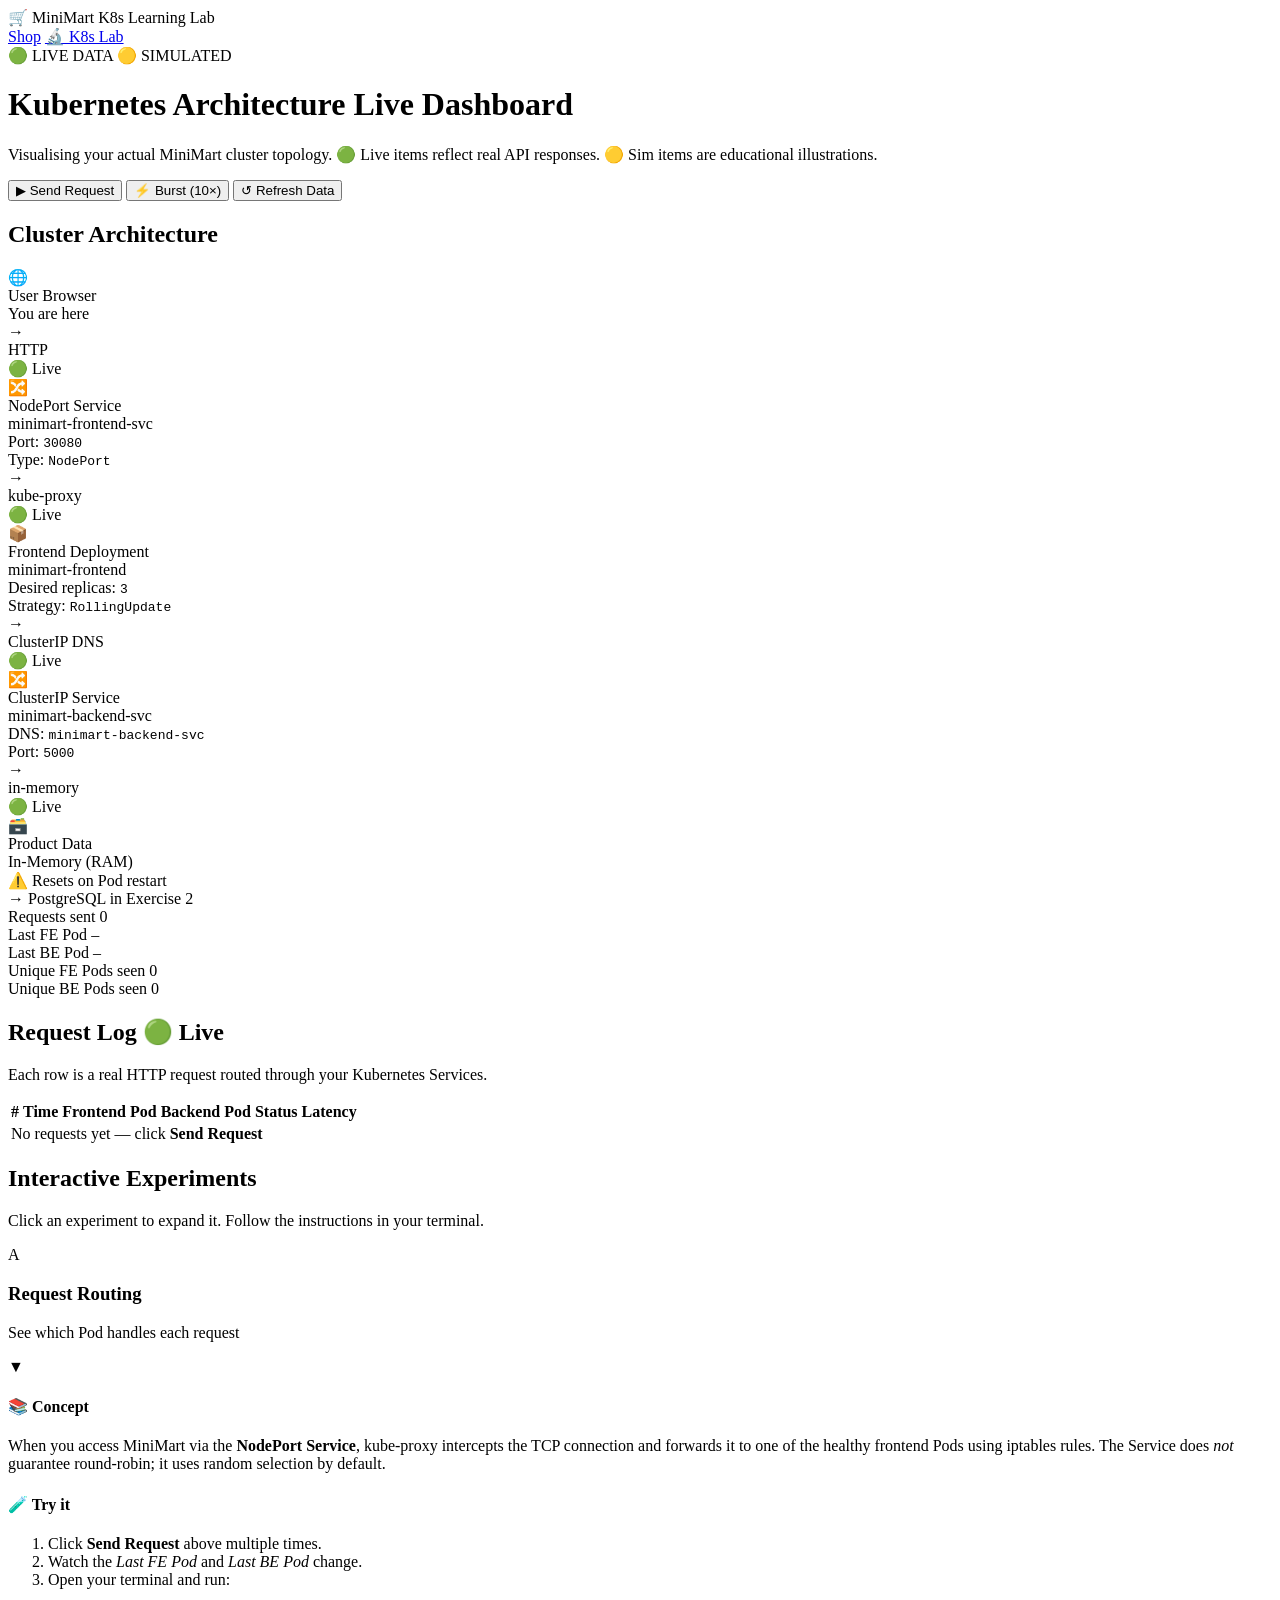
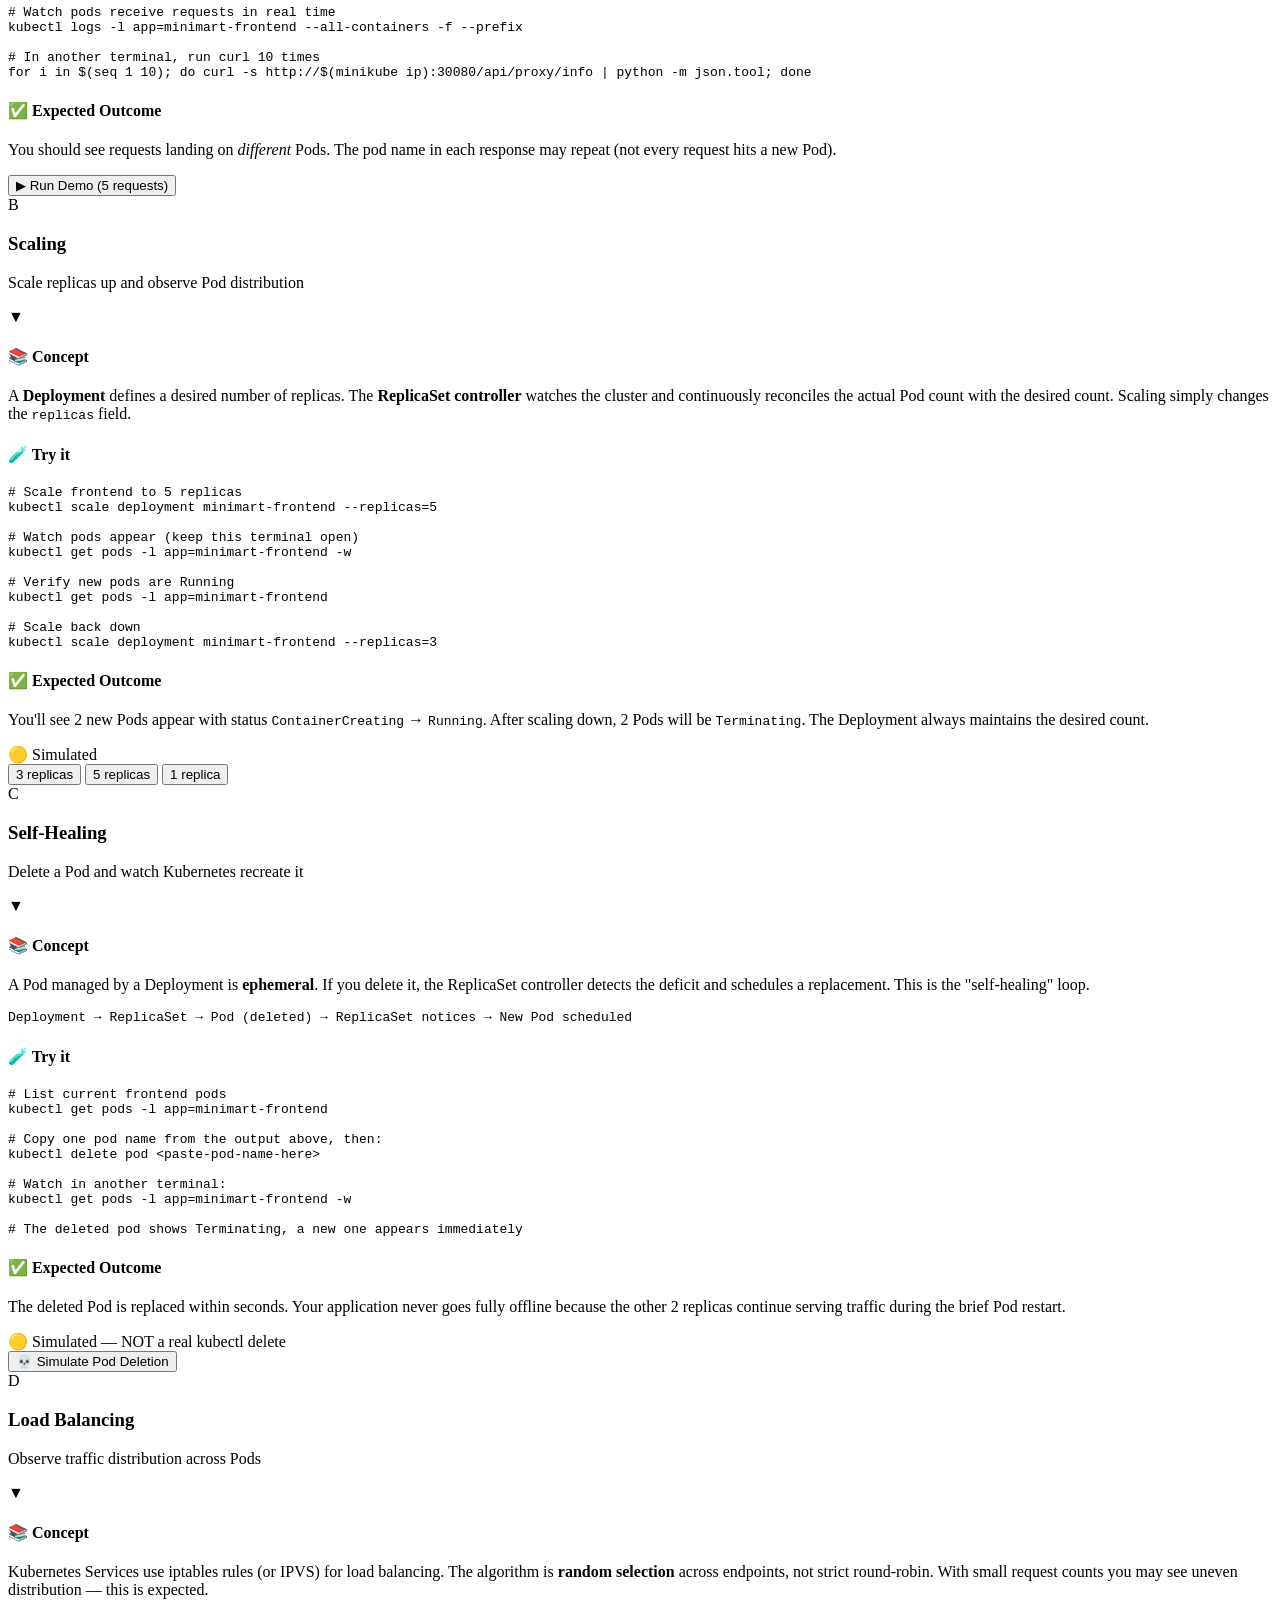
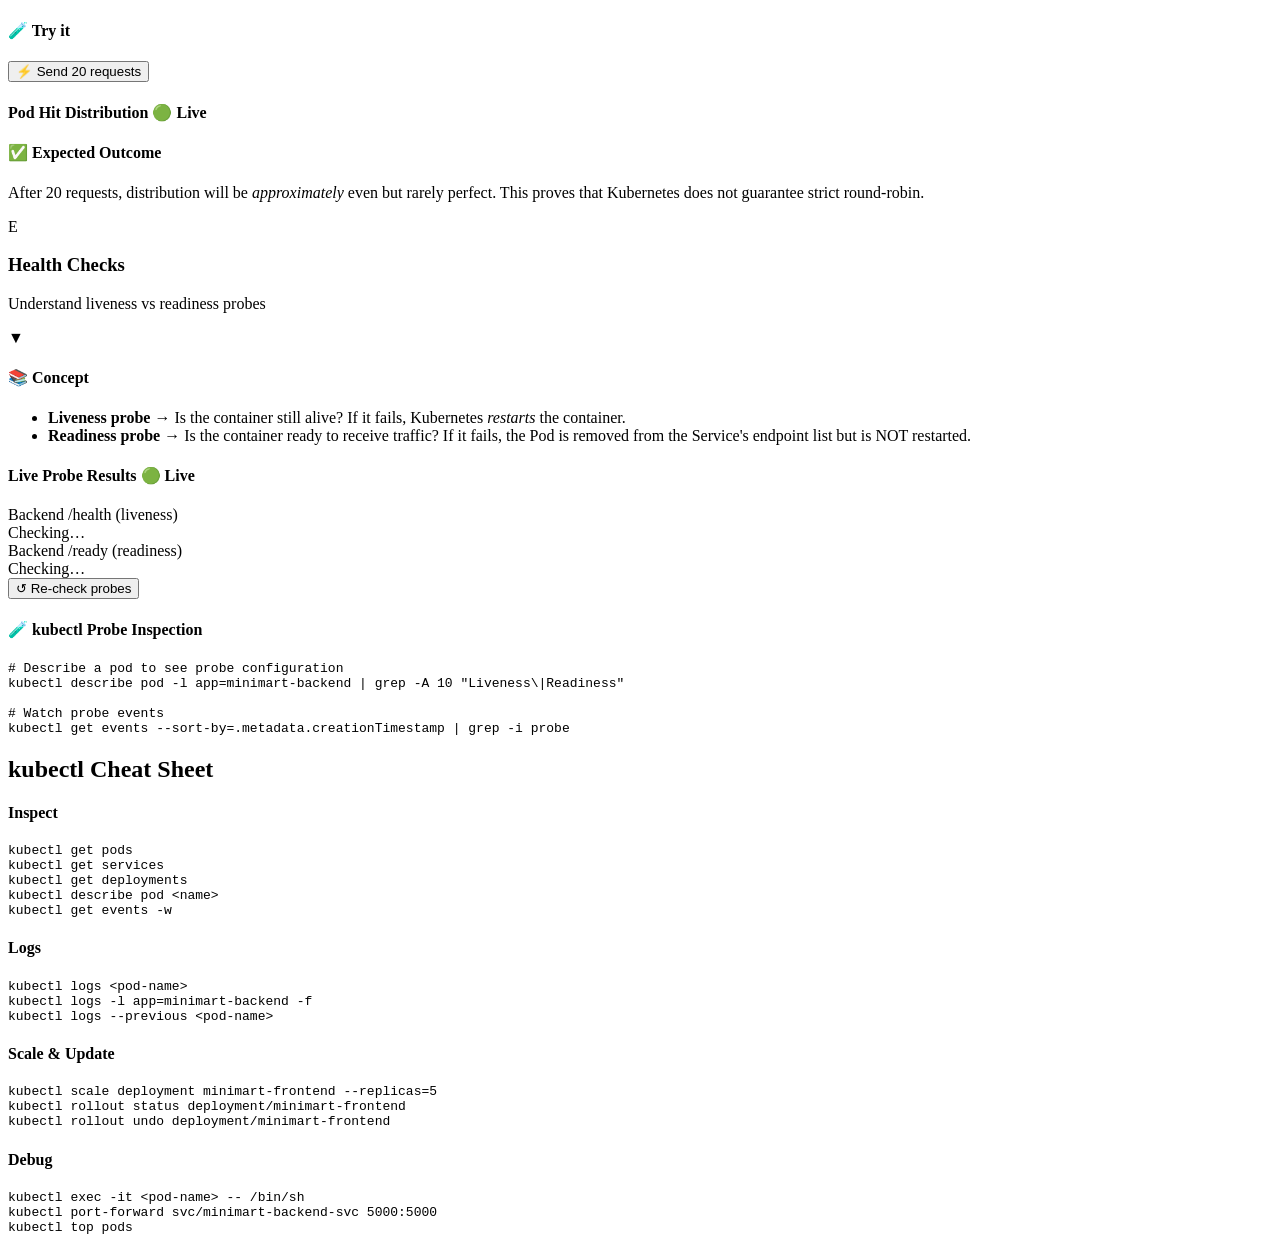
==== frontend/templates/lab.html @ cef0e9ca "feat: add initial kubernetes learning lab project structure and application code" ====
<!DOCTYPE html>
<html lang="en">
<head>
  <meta charset="UTF-8" />
  <meta name="viewport" content="width=device-width, initial-scale=1.0" />
  <title>K8s Lab Dashboard – MiniMart</title>
  <link rel="preconnect" href="https://fonts.googleapis.com" />
  <link href="https://fonts.googleapis.com/css2?family=Inter:wght@400;500;600;700&family=JetBrains+Mono:wght@400;500&display=swap" rel="stylesheet" />
  <link rel="stylesheet" href="/static/style.css" />
  <link rel="stylesheet" href="/static/lab.css" />
</head>
<body class="lab-body">

  <!-- ── Nav ─────────────────────────────────────────────────────────── -->
  <nav class="navbar">
    <div class="nav-brand">
      <span class="brand-icon">🛒</span>
      <span class="brand-name">MiniMart</span>
      <span class="brand-tag">K8s Learning Lab</span>
    </div>
    <div class="nav-links">
      <a href="/" class="nav-link">Shop</a>
      <a href="/lab" class="nav-link active">🔬 K8s Lab</a>
    </div>
    <div class="nav-meta">
      <span class="meta-pill live-pill">🟢 LIVE DATA</span>
      <span class="meta-pill sim-pill">🟡 SIMULATED</span>
    </div>
  </nav>

  <!-- ── Lab Header ───────────────────────────────────────────────────── -->
  <div class="lab-header">
    <h1>Kubernetes Architecture <span class="gradient-text">Live Dashboard</span></h1>
    <p class="lab-subtitle">
      Visualising your actual MiniMart cluster topology. 
      <span class="badge-live">🟢 Live</span> items reflect real API responses. 
      <span class="badge-sim">🟡 Sim</span> items are educational illustrations.
    </p>
    <div class="lab-controls">
      <button class="btn-primary" onclick="Lab.sendRequest()">▶ Send Request</button>
      <button class="btn-secondary" onclick="Lab.sendBurst()">⚡ Burst (10×)</button>
      <button class="btn-ghost" onclick="Lab.refresh()">↺ Refresh Data</button>
    </div>
  </div>

  <!-- ── Architecture Diagram ─────────────────────────────────────────── -->
  <section class="arch-section">
    <h2 class="section-title">Cluster Architecture</h2>
    <div class="arch-diagram" id="archDiagram">

      <!-- Column 1: Browser -->
      <div class="arch-col">
        <div class="arch-node browser-node">
          <div class="node-icon">🌐</div>
          <div class="node-label">User Browser</div>
          <div class="node-sub">You are here</div>
        </div>
      </div>

      <!-- Arrow 1 -->
      <div class="arch-arrow" id="arrow1">
        <div class="arrow-line"></div>
        <div class="arrow-head">→</div>
        <div class="arrow-label">HTTP</div>
        <div class="arrow-packet" id="pkt1"></div>
      </div>

      <!-- Column 2: NodePort -->
      <div class="arch-col">
        <div class="arch-node service-node nodeport-node">
          <div class="node-badge badge-live">🟢 Live</div>
          <div class="node-icon">🔀</div>
          <div class="node-label">NodePort Service</div>
          <div class="node-sub">minimart-frontend-svc</div>
          <div class="node-detail">Port: <code>30080</code></div>
          <div class="node-detail">Type: <code>NodePort</code></div>
        </div>
      </div>

      <!-- Arrow 2 -->
      <div class="arch-arrow" id="arrow2">
        <div class="arrow-line"></div>
        <div class="arrow-head">→</div>
        <div class="arrow-label">kube-proxy</div>
        <div class="arrow-packet" id="pkt2"></div>
      </div>

      <!-- Column 3: Frontend Deployment + Pods -->
      <div class="arch-col wider-col">
        <div class="arch-node deployment-node">
          <div class="node-badge badge-live">🟢 Live</div>
          <div class="node-icon">📦</div>
          <div class="node-label">Frontend Deployment</div>
          <div class="node-sub">minimart-frontend</div>
          <div class="node-detail">Desired replicas: <code>3</code></div>
          <div class="node-detail">Strategy: <code>RollingUpdate</code></div>
        </div>
        <div class="pods-row" id="fePods">
          <!-- Injected by JS -->
          <div class="pod-card-skeleton"></div>
          <div class="pod-card-skeleton"></div>
          <div class="pod-card-skeleton"></div>
        </div>
      </div>

      <!-- Arrow 3 -->
      <div class="arch-arrow" id="arrow3">
        <div class="arrow-line"></div>
        <div class="arrow-head">→</div>
        <div class="arrow-label">ClusterIP DNS</div>
        <div class="arrow-packet" id="pkt3"></div>
      </div>

      <!-- Column 4: Backend ClusterIP + Pods -->
      <div class="arch-col wider-col">
        <div class="arch-node service-node clusterip-node">
          <div class="node-badge badge-live">🟢 Live</div>
          <div class="node-icon">🔀</div>
          <div class="node-label">ClusterIP Service</div>
          <div class="node-sub">minimart-backend-svc</div>
          <div class="node-detail">DNS: <code>minimart-backend-svc</code></div>
          <div class="node-detail">Port: <code>5000</code></div>
        </div>
        <div class="pods-row" id="bePods">
          <div class="pod-card-skeleton"></div>
          <div class="pod-card-skeleton"></div>
        </div>
      </div>

      <!-- Arrow 4 -->
      <div class="arch-arrow" id="arrow4">
        <div class="arrow-line"></div>
        <div class="arrow-head">→</div>
        <div class="arrow-label">in-memory</div>
        <div class="arrow-packet" id="pkt4"></div>
      </div>

      <!-- Column 5: Data source -->
      <div class="arch-col">
        <div class="arch-node data-node">
          <div class="node-badge badge-live">🟢 Live</div>
          <div class="node-icon">🗃️</div>
          <div class="node-label">Product Data</div>
          <div class="node-sub">In-Memory (RAM)</div>
          <div class="node-detail warn">⚠️ Resets on Pod restart</div>
          <div class="node-detail info">→ PostgreSQL in Exercise 2</div>
        </div>
      </div>

    </div><!-- /arch-diagram -->

    <!-- Live stats bar -->
    <div class="stats-bar" id="statsBar">
      <div class="stat-item">
        <span class="stat-label">Requests sent</span>
        <span class="stat-value" id="totalRequests">0</span>
      </div>
      <div class="stat-item">
        <span class="stat-label">Last FE Pod</span>
        <span class="stat-value" id="lastFePod">–</span>
      </div>
      <div class="stat-item">
        <span class="stat-label">Last BE Pod</span>
        <span class="stat-value" id="lastBePod">–</span>
      </div>
      <div class="stat-item">
        <span class="stat-label">Unique FE Pods seen</span>
        <span class="stat-value" id="uniqueFe">0</span>
      </div>
      <div class="stat-item">
        <span class="stat-label">Unique BE Pods seen</span>
        <span class="stat-value" id="uniqueBe">0</span>
      </div>
    </div>

  </section>

  <!-- ── Request Log ───────────────────────────────────────────────────── -->
  <section class="log-section">
    <h2 class="section-title">Request Log <span class="badge-live">🟢 Live</span></h2>
    <p class="section-desc">Each row is a real HTTP request routed through your Kubernetes Services.</p>
    <div class="log-table-wrap">
      <table class="log-table">
        <thead>
          <tr>
            <th>#</th><th>Time</th><th>Frontend Pod</th><th>Backend Pod</th><th>Status</th><th>Latency</th>
          </tr>
        </thead>
        <tbody id="logBody">
          <tr><td colspan="6" class="empty-row">No requests yet — click <strong>Send Request</strong></td></tr>
        </tbody>
      </table>
    </div>
  </section>

  <!-- ── Experiments Panel ─────────────────────────────────────────────── -->
  <section class="experiments-section">
    <h2 class="section-title">Interactive Experiments</h2>
    <p class="section-desc">Click an experiment to expand it. Follow the instructions in your terminal.</p>

    <div class="experiments-grid">

      <!-- Experiment A -->
      <div class="experiment-card" onclick="Lab.toggleExp('expA')">
        <div class="exp-header">
          <span class="exp-badge">A</span>
          <div>
            <h3>Request Routing</h3>
            <p>See which Pod handles each request</p>
          </div>
          <span class="exp-toggle" id="expAToggle">▼</span>
        </div>
        <div class="exp-body" id="expA">
          <div class="exp-concept">
            <h4>📚 Concept</h4>
            <p>When you access MiniMart via the <strong>NodePort Service</strong>, kube-proxy intercepts the TCP connection and forwards it to one of the healthy frontend Pods using iptables rules. The Service does <em>not</em> guarantee round-robin; it uses random selection by default.</p>
          </div>
          <div class="exp-steps">
            <h4>🧪 Try it</h4>
            <ol>
              <li>Click <strong>Send Request</strong> above multiple times.</li>
              <li>Watch the <em>Last FE Pod</em> and <em>Last BE Pod</em> change.</li>
              <li>Open your terminal and run:</li>
            </ol>
            <div class="code-block">
              <pre><code># Watch pods receive requests in real time
kubectl logs -l app=minimart-frontend --all-containers -f --prefix

# In another terminal, run curl 10 times
for i in $(seq 1 10); do curl -s http://$(minikube ip):30080/api/proxy/info | python -m json.tool; done</code></pre>
            </div>
          </div>
          <div class="exp-outcome">
            <h4>✅ Expected Outcome</h4>
            <p>You should see requests landing on <em>different</em> Pods. The pod name in each response may repeat (not every request hits a new Pod).</p>
          </div>
          <div class="live-demo" id="expADemo">
            <button class="btn-secondary" onclick="event.stopPropagation(); Lab.runRoutingDemo()">▶ Run Demo (5 requests)</button>
            <div id="routingResults" class="routing-results"></div>
          </div>
        </div>
      </div>

      <!-- Experiment B -->
      <div class="experiment-card" onclick="Lab.toggleExp('expB')">
        <div class="exp-header">
          <span class="exp-badge">B</span>
          <div>
            <h3>Scaling</h3>
            <p>Scale replicas up and observe Pod distribution</p>
          </div>
          <span class="exp-toggle" id="expBToggle">▼</span>
        </div>
        <div class="exp-body" id="expB">
          <div class="exp-concept">
            <h4>📚 Concept</h4>
            <p>A <strong>Deployment</strong> defines a desired number of replicas. The <strong>ReplicaSet controller</strong> watches the cluster and continuously reconciles the actual Pod count with the desired count. Scaling simply changes the <code>replicas</code> field.</p>
          </div>
          <div class="exp-steps">
            <h4>🧪 Try it</h4>
            <div class="code-block">
              <pre><code># Scale frontend to 5 replicas
kubectl scale deployment minimart-frontend --replicas=5

# Watch pods appear (keep this terminal open)
kubectl get pods -l app=minimart-frontend -w

# Verify new pods are Running
kubectl get pods -l app=minimart-frontend

# Scale back down
kubectl scale deployment minimart-frontend --replicas=3</code></pre>
            </div>
          </div>
          <div class="exp-outcome">
            <h4>✅ Expected Outcome</h4>
            <p>You'll see 2 new Pods appear with status <code>ContainerCreating</code> → <code>Running</code>. After scaling down, 2 Pods will be <code>Terminating</code>. The Deployment always maintains the desired count.</p>
          </div>
          <div class="k8s-diagram sim-block">
            <span class="badge-sim">🟡 Simulated</span>
            <div class="scaling-sim" id="scalingSim">
              <div class="sim-pods" id="simPods"></div>
              <div class="sim-controls">
                <button class="btn-sm" onclick="event.stopPropagation(); Lab.simScale(3)">3 replicas</button>
                <button class="btn-sm" onclick="event.stopPropagation(); Lab.simScale(5)">5 replicas</button>
                <button class="btn-sm" onclick="event.stopPropagation(); Lab.simScale(1)">1 replica</button>
              </div>
            </div>
          </div>
        </div>
      </div>

      <!-- Experiment C -->
      <div class="experiment-card" onclick="Lab.toggleExp('expC')">
        <div class="exp-header">
          <span class="exp-badge">C</span>
          <div>
            <h3>Self-Healing</h3>
            <p>Delete a Pod and watch Kubernetes recreate it</p>
          </div>
          <span class="exp-toggle" id="expCToggle">▼</span>
        </div>
        <div class="exp-body" id="expC">
          <div class="exp-concept">
            <h4>📚 Concept</h4>
            <p>A Pod managed by a Deployment is <strong>ephemeral</strong>. If you delete it, the ReplicaSet controller detects the deficit and schedules a replacement. This is the "self-healing" loop.</p>
            <pre class="concept-chain">Deployment → ReplicaSet → Pod (deleted) → ReplicaSet notices → New Pod scheduled</pre>
          </div>
          <div class="exp-steps">
            <h4>🧪 Try it</h4>
            <div class="code-block">
              <pre><code># List current frontend pods
kubectl get pods -l app=minimart-frontend

# Copy one pod name from the output above, then:
kubectl delete pod &lt;paste-pod-name-here&gt;

# Watch in another terminal:
kubectl get pods -l app=minimart-frontend -w

# The deleted pod shows Terminating, a new one appears immediately</code></pre>
            </div>
          </div>
          <div class="exp-outcome">
            <h4>✅ Expected Outcome</h4>
            <p>The deleted Pod is replaced within seconds. Your application never goes fully offline because the other 2 replicas continue serving traffic during the brief Pod restart.</p>
          </div>
          <div class="sim-block">
            <span class="badge-sim">🟡 Simulated — NOT a real kubectl delete</span>
            <div class="self-heal-sim">
              <div class="sim-pods" id="healPods"></div>
              <button class="btn-danger" onclick="event.stopPropagation(); Lab.simDelete()">💀 Simulate Pod Deletion</button>
            </div>
          </div>
        </div>
      </div>

      <!-- Experiment D -->
      <div class="experiment-card" onclick="Lab.toggleExp('expD')">
        <div class="exp-header">
          <span class="exp-badge">D</span>
          <div>
            <h3>Load Balancing</h3>
            <p>Observe traffic distribution across Pods</p>
          </div>
          <span class="exp-toggle" id="expDToggle">▼</span>
        </div>
        <div class="exp-body" id="expD">
          <div class="exp-concept">
            <h4>📚 Concept</h4>
            <p>Kubernetes Services use iptables rules (or IPVS) for load balancing. The algorithm is <strong>random selection</strong> across endpoints, not strict round-robin. With small request counts you may see uneven distribution — this is expected.</p>
          </div>
          <div class="exp-steps">
            <h4>🧪 Try it</h4>
            <button class="btn-secondary" onclick="event.stopPropagation(); Lab.sendBurst(20)">⚡ Send 20 requests</button>
          </div>
          <div class="lb-chart" id="lbChart">
            <h4>Pod Hit Distribution <span class="badge-live">🟢 Live</span></h4>
            <div id="fePodBars" class="pod-bars"></div>
            <div id="bePodBars" class="pod-bars"></div>
          </div>
          <div class="exp-outcome">
            <h4>✅ Expected Outcome</h4>
            <p>After 20 requests, distribution will be <em>approximately</em> even but rarely perfect. This proves that Kubernetes does not guarantee strict round-robin.</p>
          </div>
        </div>
      </div>

      <!-- Experiment E -->
      <div class="experiment-card" onclick="Lab.toggleExp('expE')">
        <div class="exp-header">
          <span class="exp-badge">E</span>
          <div>
            <h3>Health Checks</h3>
            <p>Understand liveness vs readiness probes</p>
          </div>
          <span class="exp-toggle" id="expEToggle">▼</span>
        </div>
        <div class="exp-body" id="expE">
          <div class="exp-concept">
            <h4>📚 Concept</h4>
            <ul>
              <li><strong>Liveness probe</strong> → Is the container still alive? If it fails, Kubernetes <em>restarts</em> the container.</li>
              <li><strong>Readiness probe</strong> → Is the container ready to receive traffic? If it fails, the Pod is removed from the Service's endpoint list but is NOT restarted.</li>
            </ul>
          </div>
          <div class="health-check-live" id="healthPanel">
            <h4>Live Probe Results <span class="badge-live">🟢 Live</span></h4>
            <div class="health-grid">
              <div class="health-card">
                <div class="health-label">Backend /health (liveness)</div>
                <div class="health-status" id="healthStatus">Checking…</div>
                <div class="health-detail" id="healthDetail"></div>
              </div>
              <div class="health-card">
                <div class="health-label">Backend /ready (readiness)</div>
                <div class="health-status" id="readyStatus">Checking…</div>
                <div class="health-detail" id="readyDetail"></div>
              </div>
            </div>
            <button class="btn-secondary" onclick="event.stopPropagation(); Lab.checkHealth()">↺ Re-check probes</button>
          </div>
          <div class="exp-steps">
            <h4>🧪 kubectl Probe Inspection</h4>
            <div class="code-block">
              <pre><code># Describe a pod to see probe configuration
kubectl describe pod -l app=minimart-backend | grep -A 10 "Liveness\|Readiness"

# Watch probe events
kubectl get events --sort-by=.metadata.creationTimestamp | grep -i probe</code></pre>
            </div>
          </div>
        </div>
      </div>

    </div><!-- /experiments-grid -->
  </section>

  <!-- ── kubectl Cheat Sheet ───────────────────────────────────────────── -->
  <section class="cheatsheet-section">
    <h2 class="section-title">kubectl Cheat Sheet</h2>
    <div class="cheatsheet-grid">
      <div class="cheat-card">
        <h4>Inspect</h4>
        <pre><code>kubectl get pods
kubectl get services
kubectl get deployments
kubectl describe pod &lt;name&gt;
kubectl get events -w</code></pre>
      </div>
      <div class="cheat-card">
        <h4>Logs</h4>
        <pre><code>kubectl logs &lt;pod-name&gt;
kubectl logs -l app=minimart-backend -f
kubectl logs --previous &lt;pod-name&gt;</code></pre>
      </div>
      <div class="cheat-card">
        <h4>Scale &amp; Update</h4>
        <pre><code>kubectl scale deployment minimart-frontend --replicas=5
kubectl rollout status deployment/minimart-frontend
kubectl rollout undo deployment/minimart-frontend</code></pre>
      </div>
      <div class="cheat-card">
        <h4>Debug</h4>
        <pre><code>kubectl exec -it &lt;pod-name&gt; -- /bin/sh
kubectl port-forward svc/minimart-backend-svc 5000:5000
kubectl top pods</code></pre>
      </div>
    </div>
  </section>

  <script src="/static/lab.js"></script>
</body>
</html>
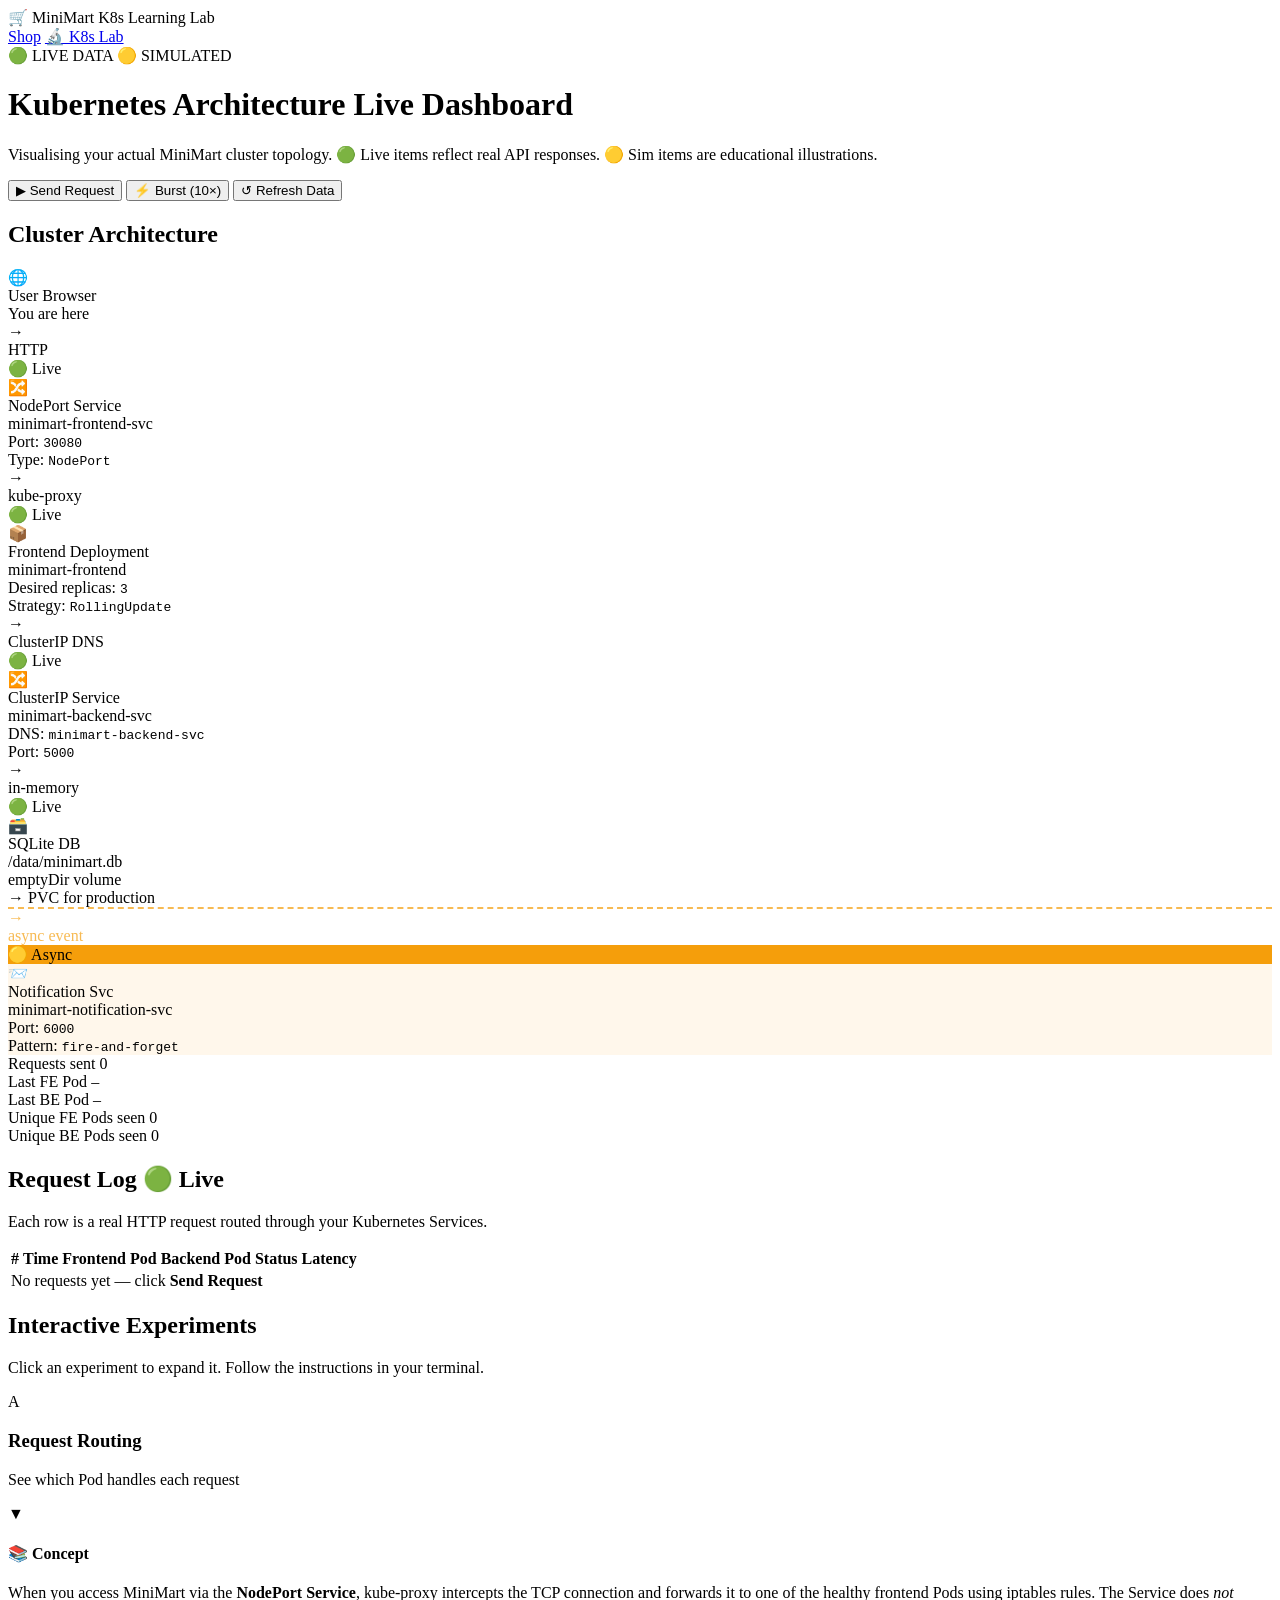
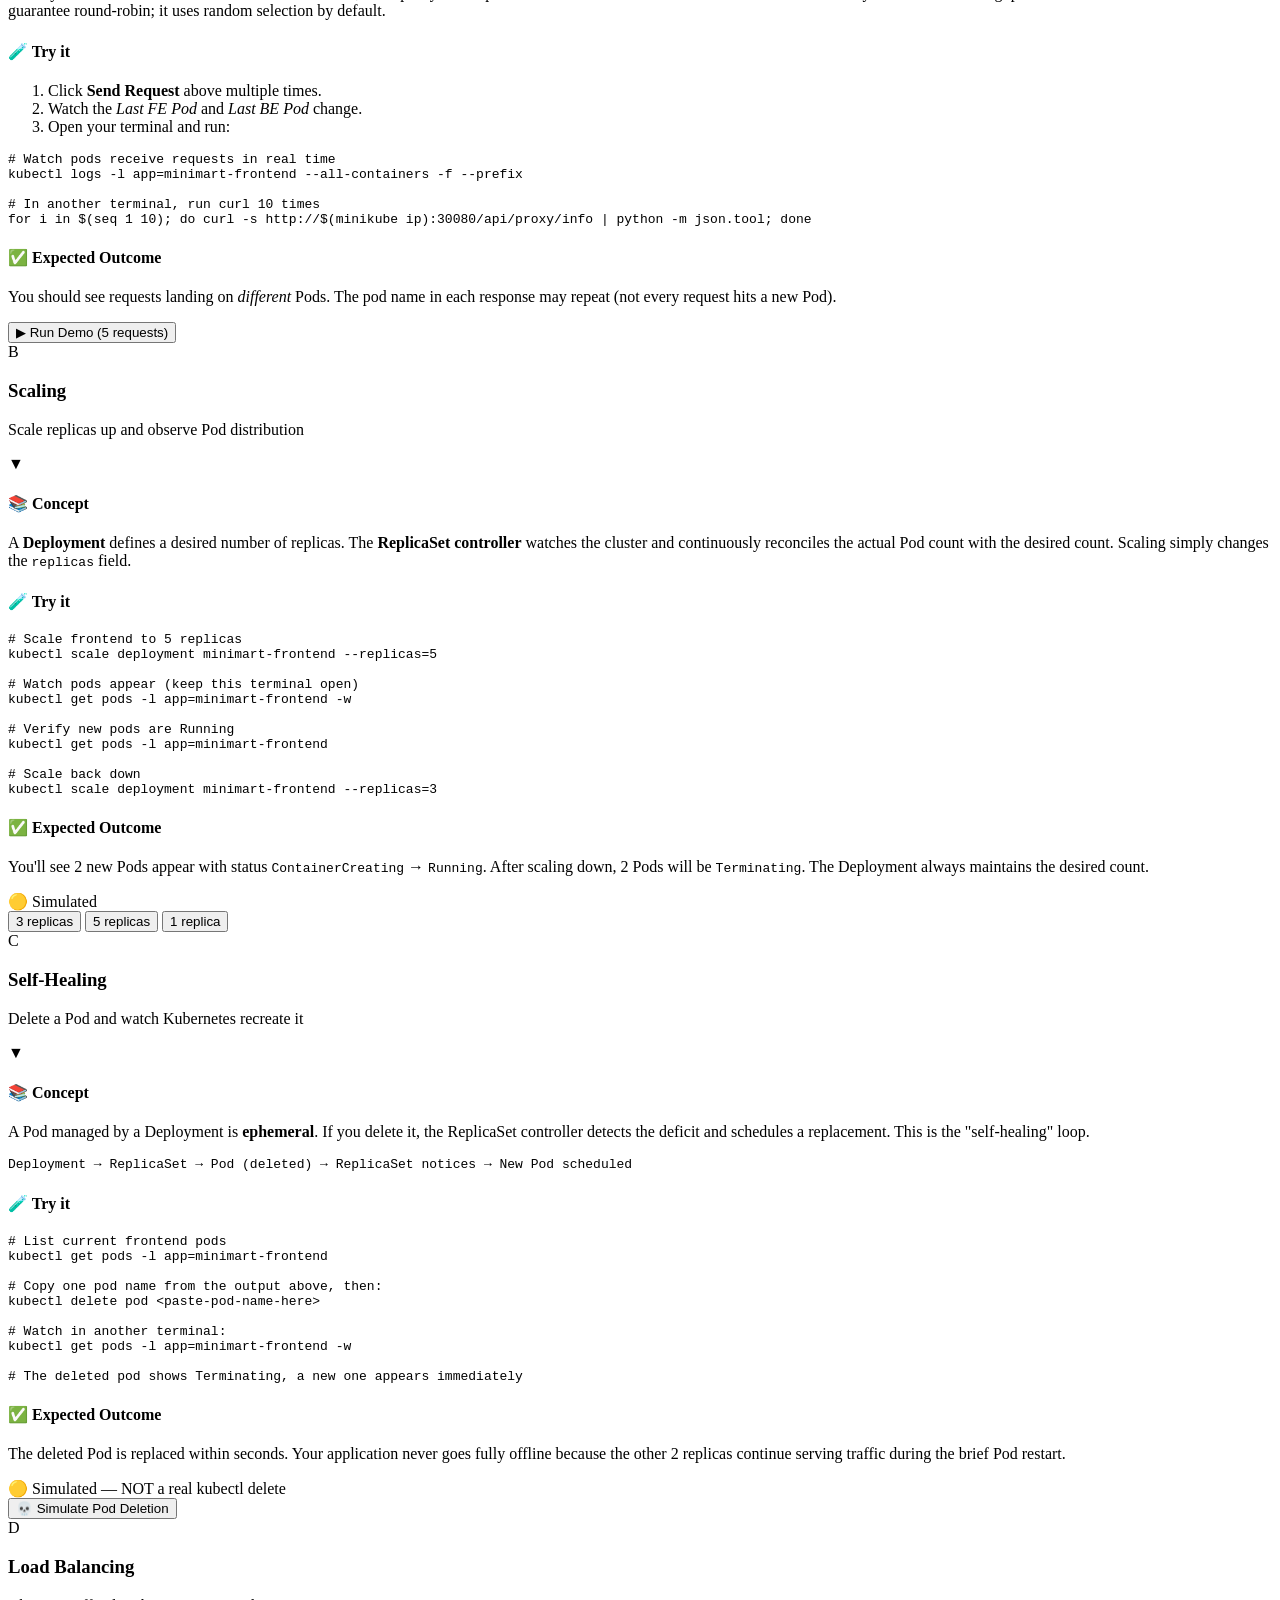
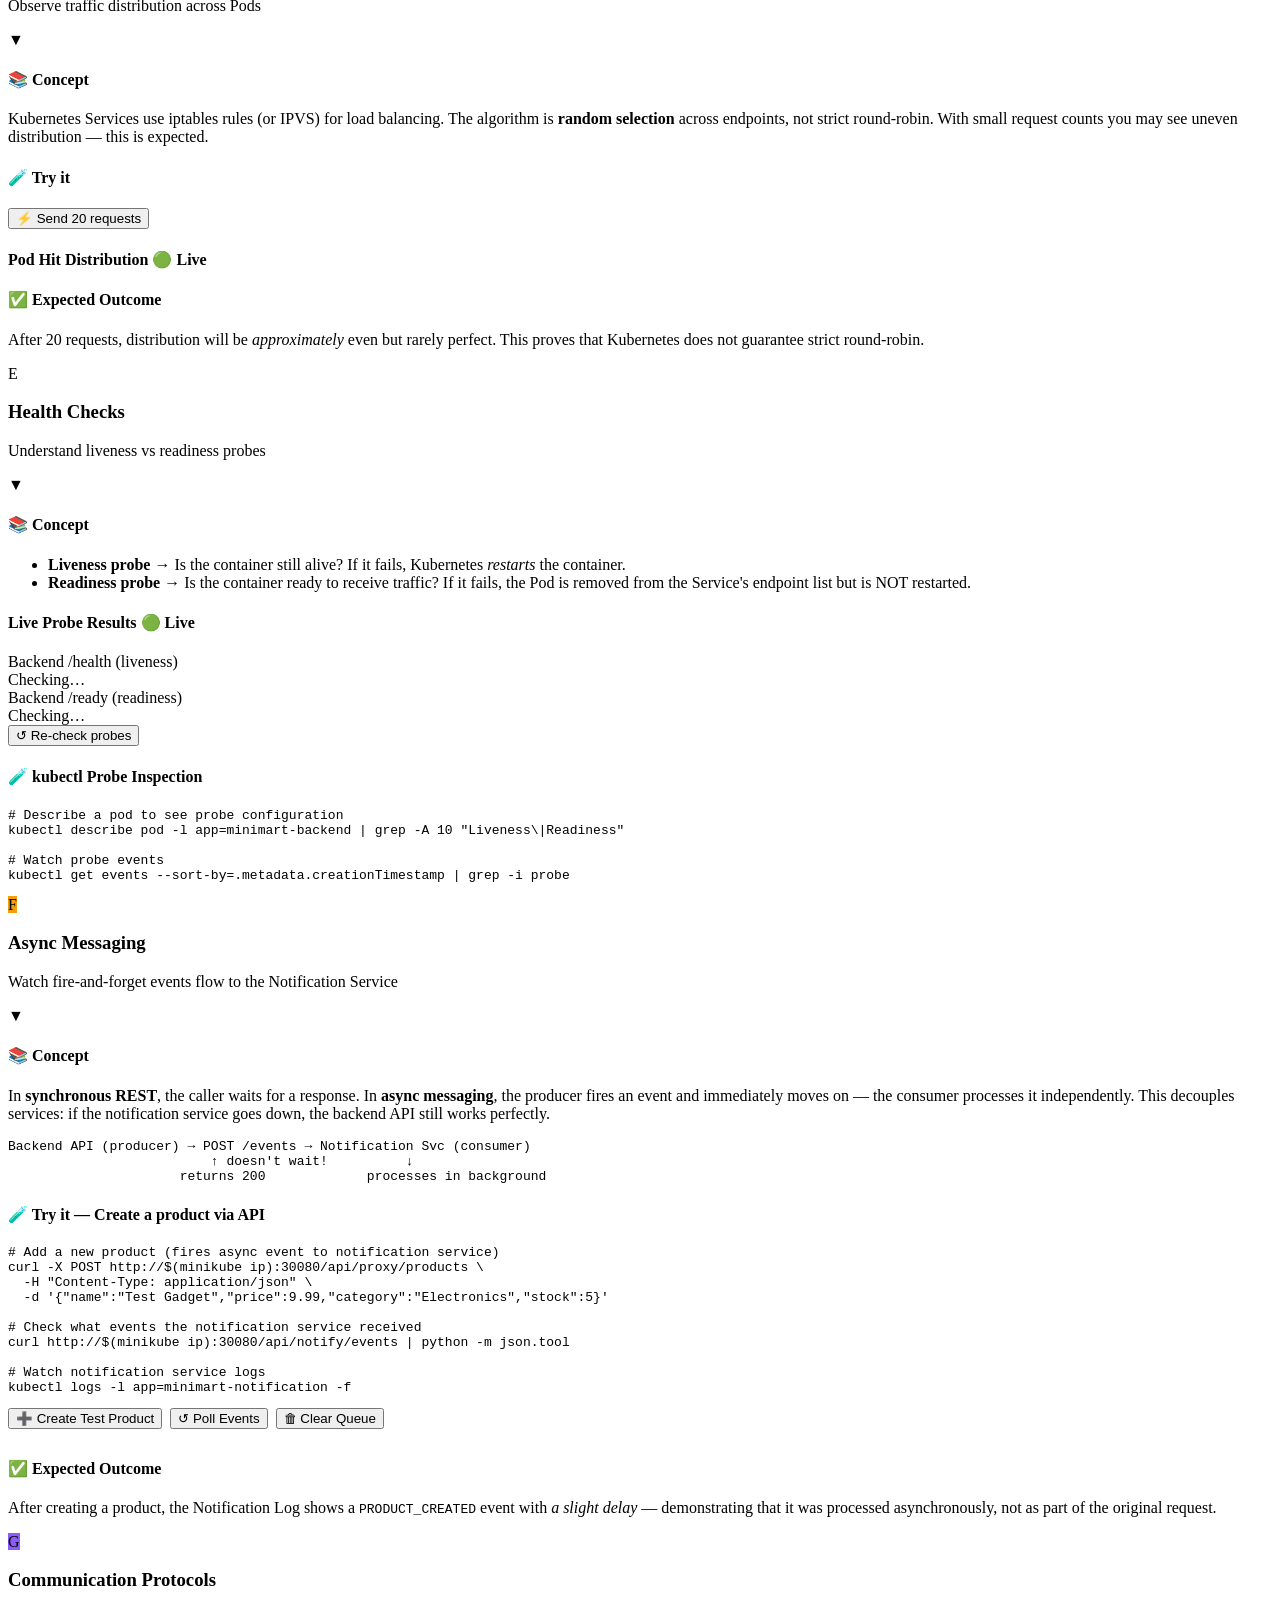
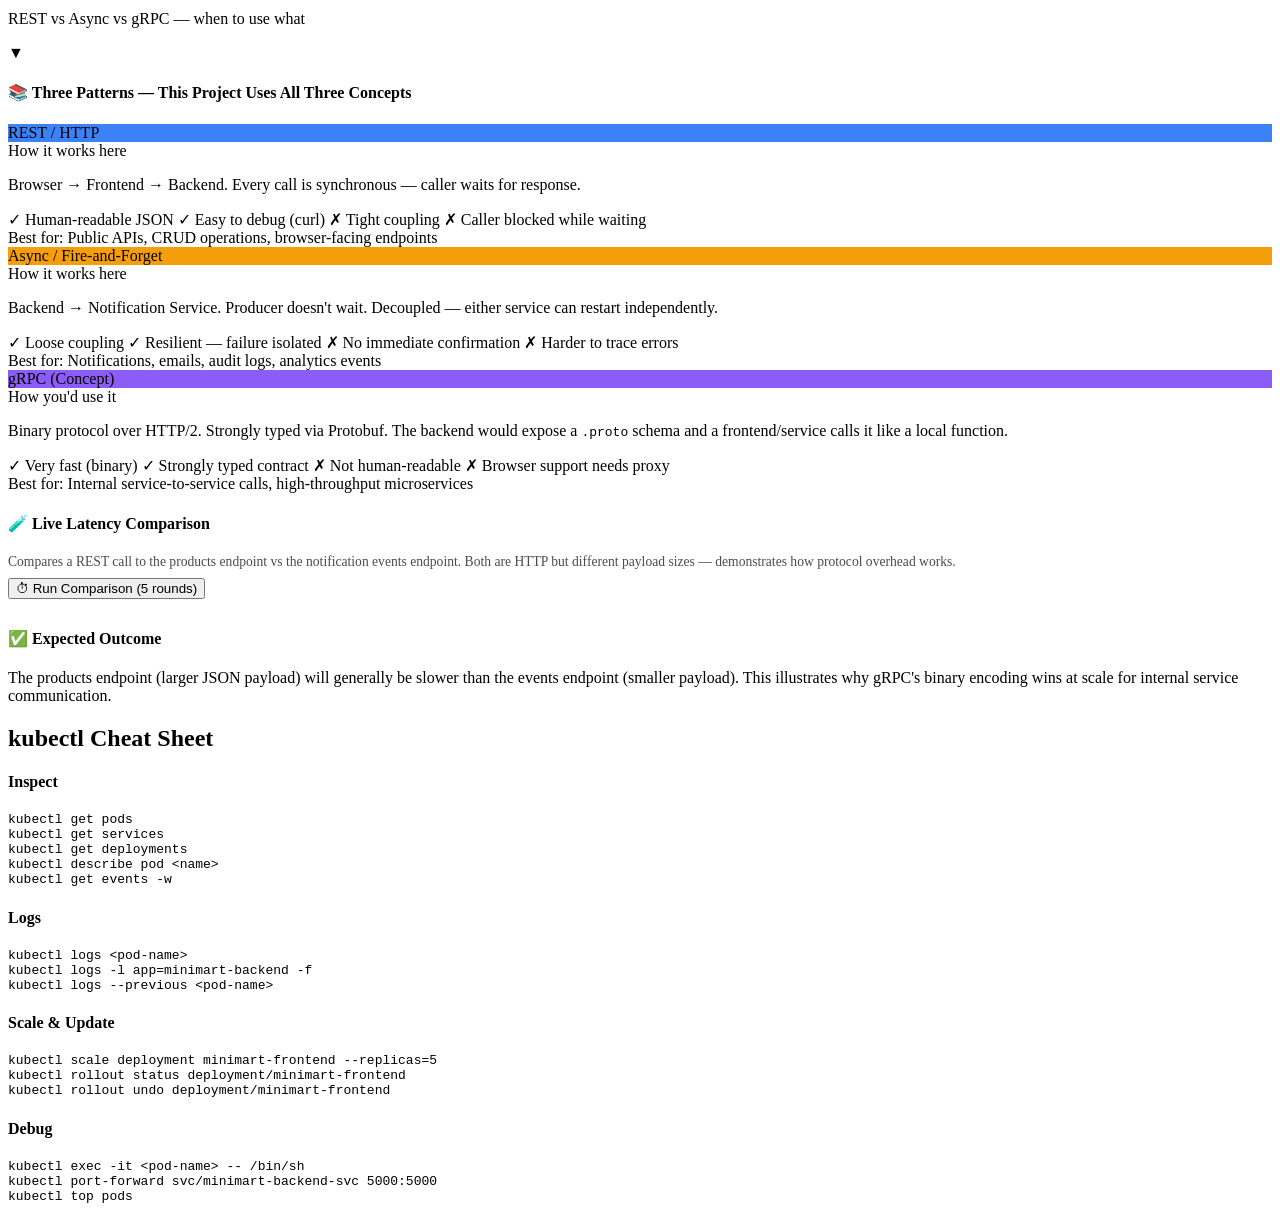
==== commit a649c04c: "feat: add notification service, async messaging demo (Exp F), protocol comparison (Exp G), SQLite di" ====
--- a/frontend/templates/lab.html
+++ b/frontend/templates/lab.html
@@ -140,10 +140,29 @@
         <div class="arch-node data-node">
           <div class="node-badge badge-live">🟢 Live</div>
           <div class="node-icon">🗃️</div>
-          <div class="node-label">Product Data</div>
-          <div class="node-sub">In-Memory (RAM)</div>
-          <div class="node-detail warn">⚠️ Resets on Pod restart</div>
-          <div class="node-detail info">→ PostgreSQL in Exercise 2</div>
+          <div class="node-label">SQLite DB</div>
+          <div class="node-sub">/data/minimart.db</div>
+          <div class="node-detail info">emptyDir volume</div>
+          <div class="node-detail warn">→ PVC for production</div>
+        </div>
+      </div>
+
+      <!-- Arrow 5 (async) -->
+      <div class="arch-arrow" id="arrow5" style="opacity:0.7">
+        <div class="arrow-line" style="border-top: 2px dashed #f59e0b"></div>
+        <div class="arrow-head" style="color:#f59e0b">→</div>
+        <div class="arrow-label" style="color:#f59e0b">async event</div>
+      </div>
+
+      <!-- Column 6: Notification Service -->
+      <div class="arch-col">
+        <div class="arch-node" style="border-color:#f59e0b;background:rgba(245,158,11,0.08)">
+          <div class="node-badge" style="background:#f59e0b;color:#000">🟡 Async</div>
+          <div class="node-icon">📨</div>
+          <div class="node-label">Notification Svc</div>
+          <div class="node-sub">minimart-notification-svc</div>
+          <div class="node-detail">Port: <code>6000</code></div>
+          <div class="node-detail">Pattern: <code>fire-and-forget</code></div>
         </div>
       </div>
 
@@ -413,6 +432,119 @@
         </div>
       </div>
 
+      <!-- Experiment F: Async Messaging -->
+      <div class="experiment-card" onclick="Lab.toggleExp('expF')">
+        <div class="exp-header">
+          <span class="exp-badge" style="background:#f59e0b;color:#000">F</span>
+          <div>
+            <h3>Async Messaging</h3>
+            <p>Watch fire-and-forget events flow to the Notification Service</p>
+          </div>
+          <span class="exp-toggle" id="expFToggle">▼</span>
+        </div>
+        <div class="exp-body" id="expF">
+          <div class="exp-concept">
+            <h4>📚 Concept</h4>
+            <p>In <strong>synchronous REST</strong>, the caller waits for a response. In <strong>async messaging</strong>, the producer fires an event and immediately moves on — the consumer processes it independently. This decouples services: if the notification service goes down, the backend API still works perfectly.</p>
+            <pre class="concept-chain">Backend API (producer) → POST /events → Notification Svc (consumer)
+                          ↑ doesn't wait!          ↓
+                      returns 200             processes in background</pre>
+          </div>
+          <div class="exp-steps">
+            <h4>🧪 Try it — Create a product via API</h4>
+            <div class="code-block">
+              <pre><code># Add a new product (fires async event to notification service)
+curl -X POST http://$(minikube ip):30080/api/proxy/products \
+  -H "Content-Type: application/json" \
+  -d '{"name":"Test Gadget","price":9.99,"category":"Electronics","stock":5}'
+
+# Check what events the notification service received
+curl http://$(minikube ip):30080/api/notify/events | python -m json.tool
+
+# Watch notification service logs
+kubectl logs -l app=minimart-notification -f</code></pre>
+            </div>
+            <div class="live-demo">
+              <div style="display:flex;gap:8px;flex-wrap:wrap;margin-bottom:8px">
+                <button class="btn-secondary" onclick="event.stopPropagation(); Lab.createTestProduct()">➕ Create Test Product</button>
+                <button class="btn-ghost" onclick="event.stopPropagation(); Lab.refreshNotifications()">↺ Poll Events</button>
+                <button class="btn-danger" onclick="event.stopPropagation(); Lab.clearNotifications()">🗑 Clear Queue</button>
+              </div>
+              <div id="notificationLog" class="routing-results" style="max-height:180px;overflow-y:auto"></div>
+            </div>
+          </div>
+          <div class="exp-outcome">
+            <h4>✅ Expected Outcome</h4>
+            <p>After creating a product, the Notification Log shows a <code>PRODUCT_CREATED</code> event with <em>a slight delay</em> — demonstrating that it was processed asynchronously, not as part of the original request.</p>
+          </div>
+        </div>
+      </div>
+
+      <!-- Experiment G: Protocol Comparison -->
+      <div class="experiment-card" onclick="Lab.toggleExp('expG')">
+        <div class="exp-header">
+          <span class="exp-badge" style="background:#8b5cf6">G</span>
+          <div>
+            <h3>Communication Protocols</h3>
+            <p>REST vs Async vs gRPC — when to use what</p>
+          </div>
+          <span class="exp-toggle" id="expGToggle">▼</span>
+        </div>
+        <div class="exp-body" id="expG">
+          <div class="exp-concept">
+            <h4>📚 Three Patterns — This Project Uses All Three Concepts</h4>
+            <div class="protocol-grid" id="protocolGrid">
+              <div class="protocol-card">
+                <div class="proto-badge" style="background:#3b82f6">REST / HTTP</div>
+                <div class="proto-label">How it works here</div>
+                <p>Browser → Frontend → Backend. Every call is synchronous — caller waits for response.</p>
+                <div class="proto-props">
+                  <span class="prop good">✓ Human-readable JSON</span>
+                  <span class="prop good">✓ Easy to debug (curl)</span>
+                  <span class="prop bad">✗ Tight coupling</span>
+                  <span class="prop bad">✗ Caller blocked while waiting</span>
+                </div>
+                <div class="proto-use">Best for: Public APIs, CRUD operations, browser-facing endpoints</div>
+              </div>
+              <div class="protocol-card">
+                <div class="proto-badge" style="background:#f59e0b;color:#000">Async / Fire-and-Forget</div>
+                <div class="proto-label">How it works here</div>
+                <p>Backend → Notification Service. Producer doesn't wait. Decoupled — either service can restart independently.</p>
+                <div class="proto-props">
+                  <span class="prop good">✓ Loose coupling</span>
+                  <span class="prop good">✓ Resilient — failure isolated</span>
+                  <span class="prop bad">✗ No immediate confirmation</span>
+                  <span class="prop bad">✗ Harder to trace errors</span>
+                </div>
+                <div class="proto-use">Best for: Notifications, emails, audit logs, analytics events</div>
+              </div>
+              <div class="protocol-card">
+                <div class="proto-badge" style="background:#8b5cf6">gRPC (Concept)</div>
+                <div class="proto-label">How you'd use it</div>
+                <p>Binary protocol over HTTP/2. Strongly typed via Protobuf. The backend would expose a <code>.proto</code> schema and a frontend/service calls it like a local function.</p>
+                <div class="proto-props">
+                  <span class="prop good">✓ Very fast (binary)</span>
+                  <span class="prop good">✓ Strongly typed contract</span>
+                  <span class="prop bad">✗ Not human-readable</span>
+                  <span class="prop bad">✗ Browser support needs proxy</span>
+                </div>
+                <div class="proto-use">Best for: Internal service-to-service calls, high-throughput microservices</div>
+              </div>
+            </div>
+          </div>
+          <div class="exp-steps">
+            <h4>🧪 Live Latency Comparison</h4>
+            <p style="font-size:0.85rem;opacity:0.7;margin-bottom:8px">Compares a REST call to the products endpoint vs the notification events endpoint. Both are HTTP but different payload sizes — demonstrates how protocol overhead works.</p>
+            <button class="btn-secondary" onclick="event.stopPropagation(); Lab.runLatencyComparison()">⏱ Run Comparison (5 rounds)</button>
+            <div id="latencyResults" class="routing-results" style="max-height:160px;overflow-y:auto;margin-top:8px"></div>
+          </div>
+          <div class="exp-outcome">
+            <h4>✅ Expected Outcome</h4>
+            <p>The products endpoint (larger JSON payload) will generally be slower than the events endpoint (smaller payload). This illustrates why gRPC's binary encoding wins at scale for internal service communication.</p>
+          </div>
+        </div>
+      </div>
+
     </div><!-- /experiments-grid -->
   </section>
 
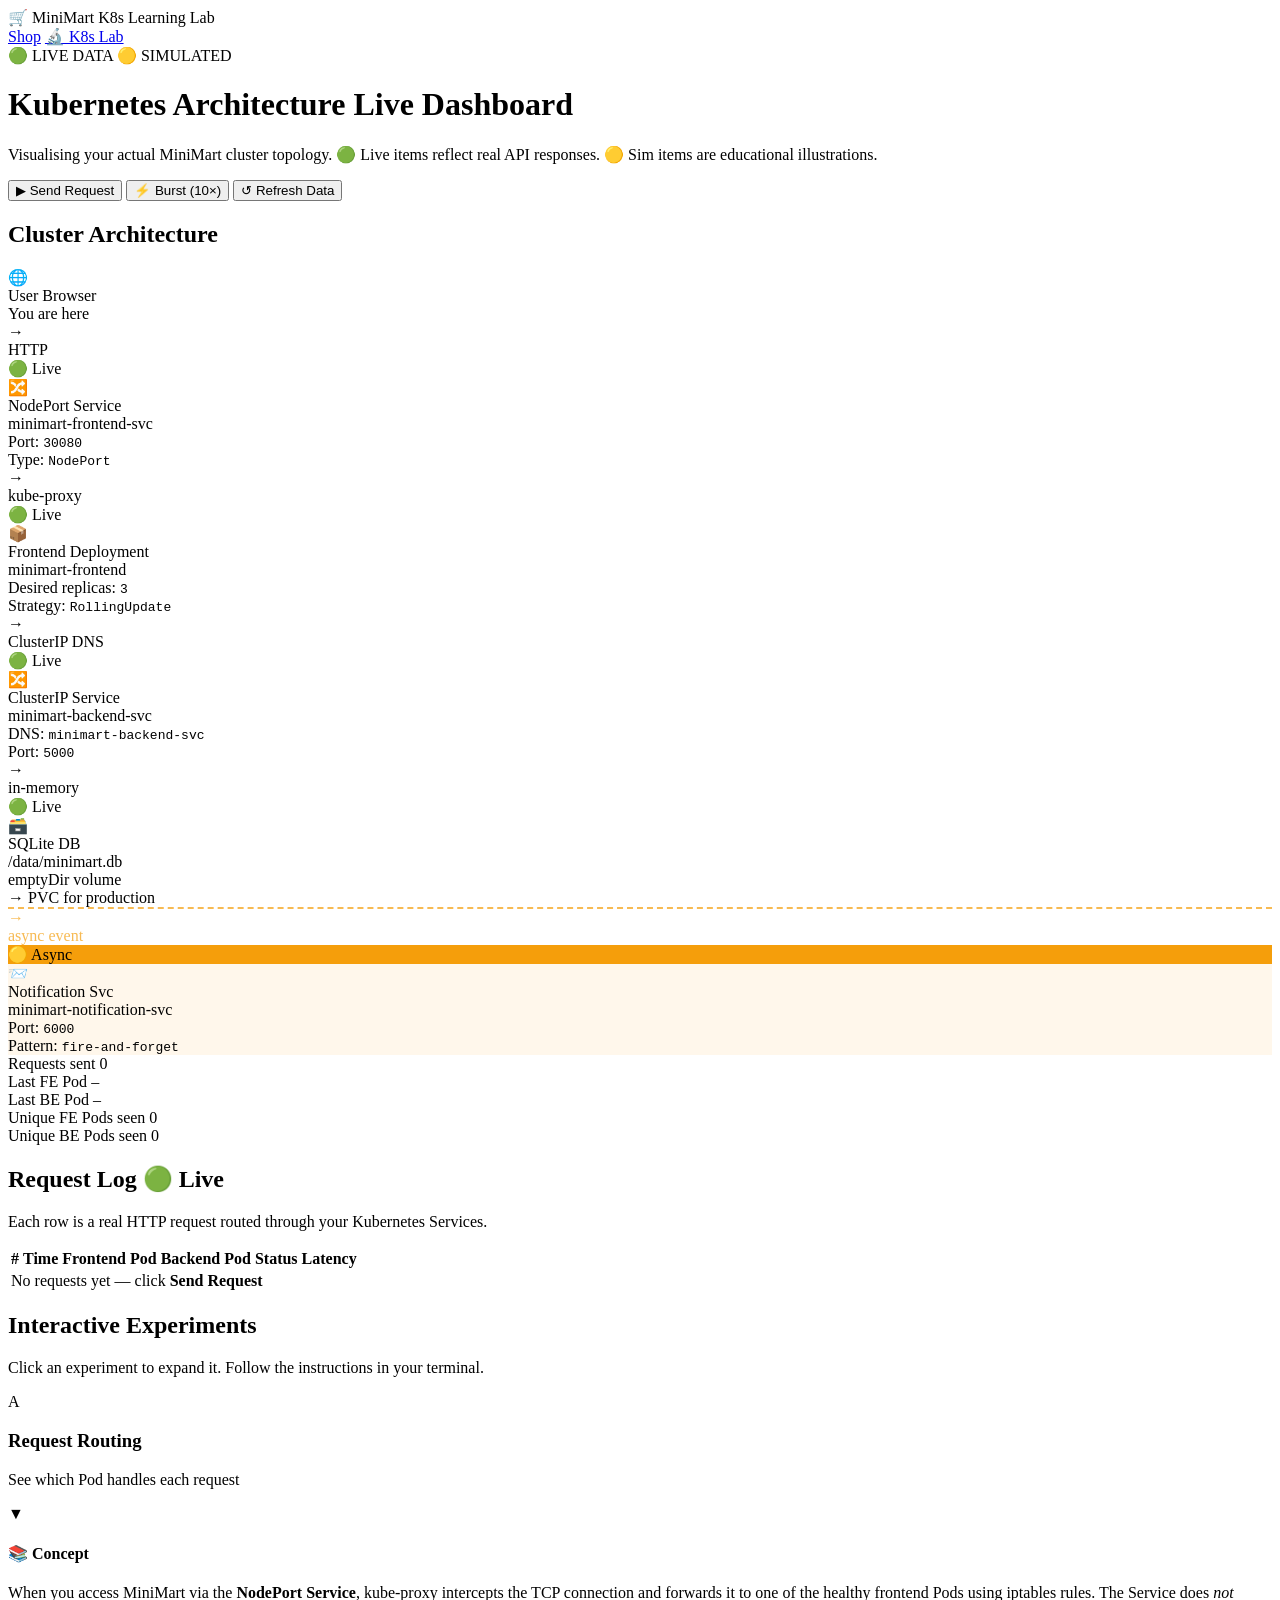
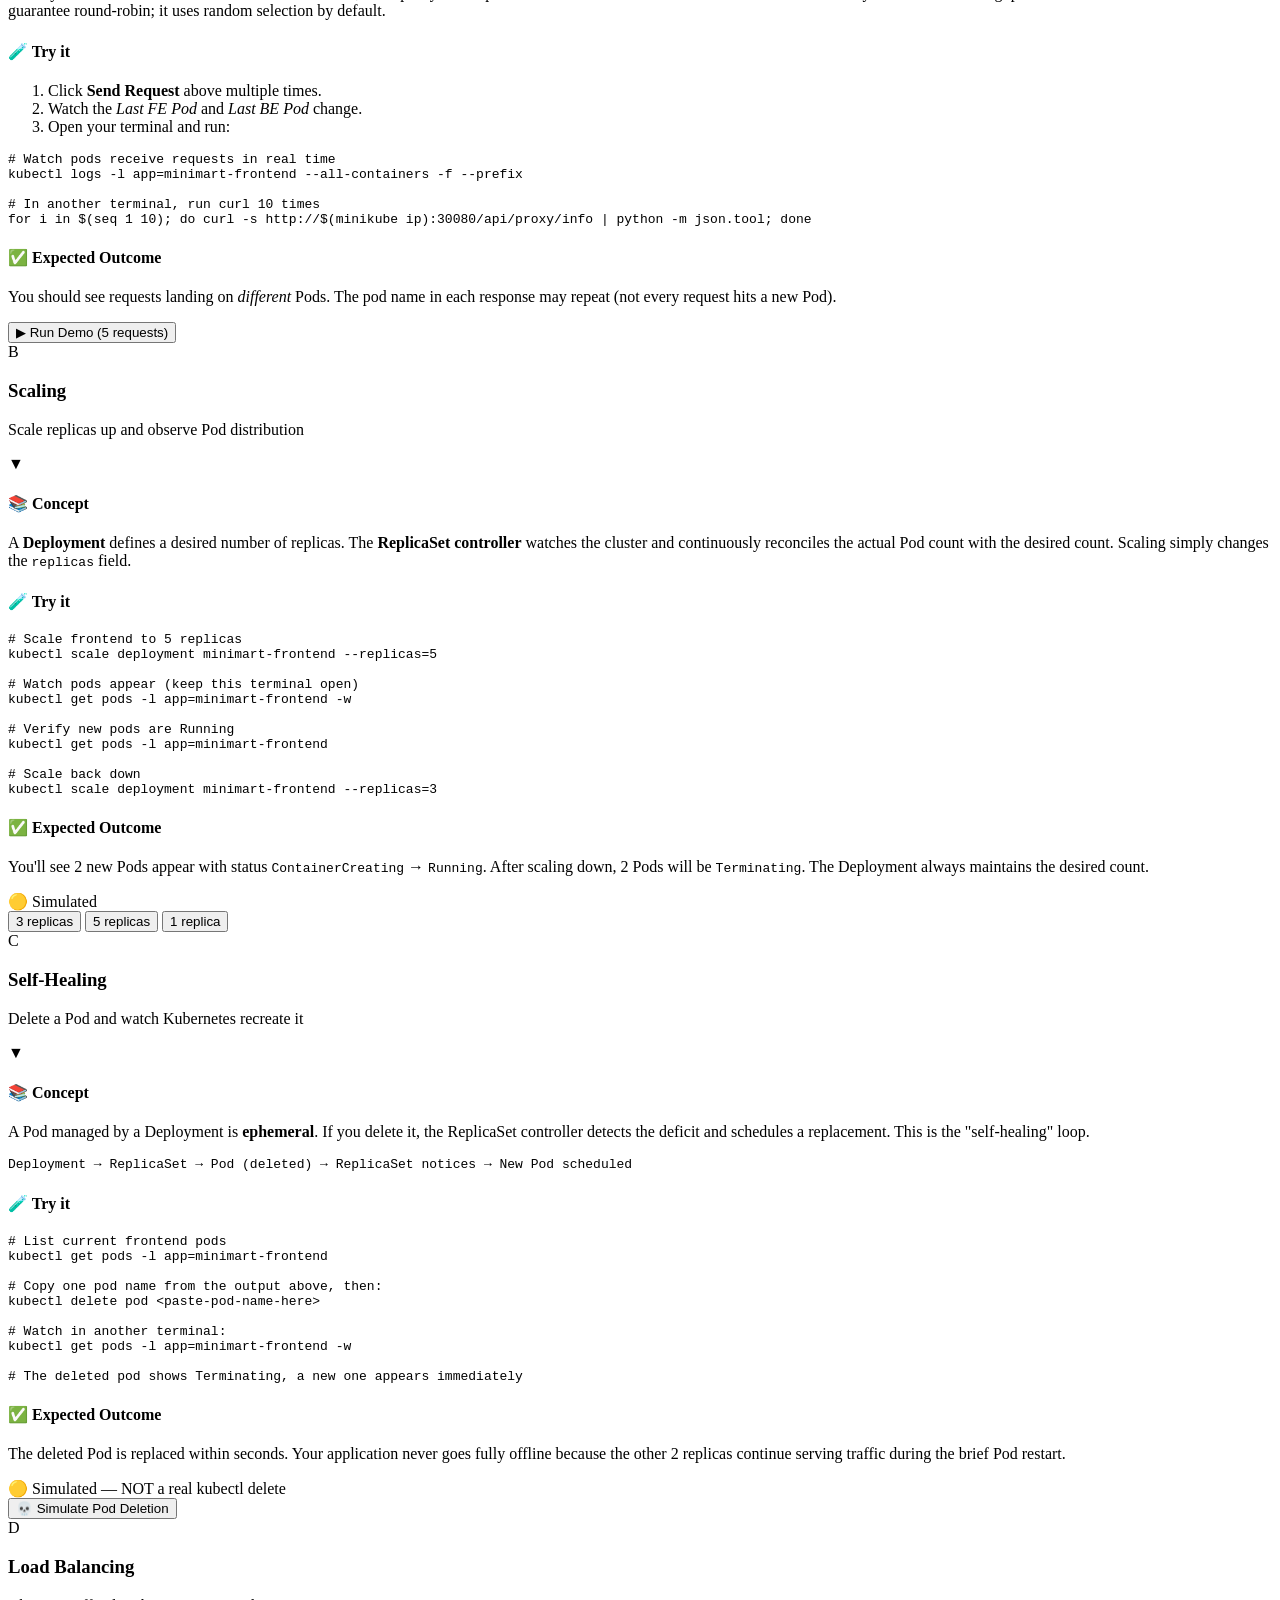
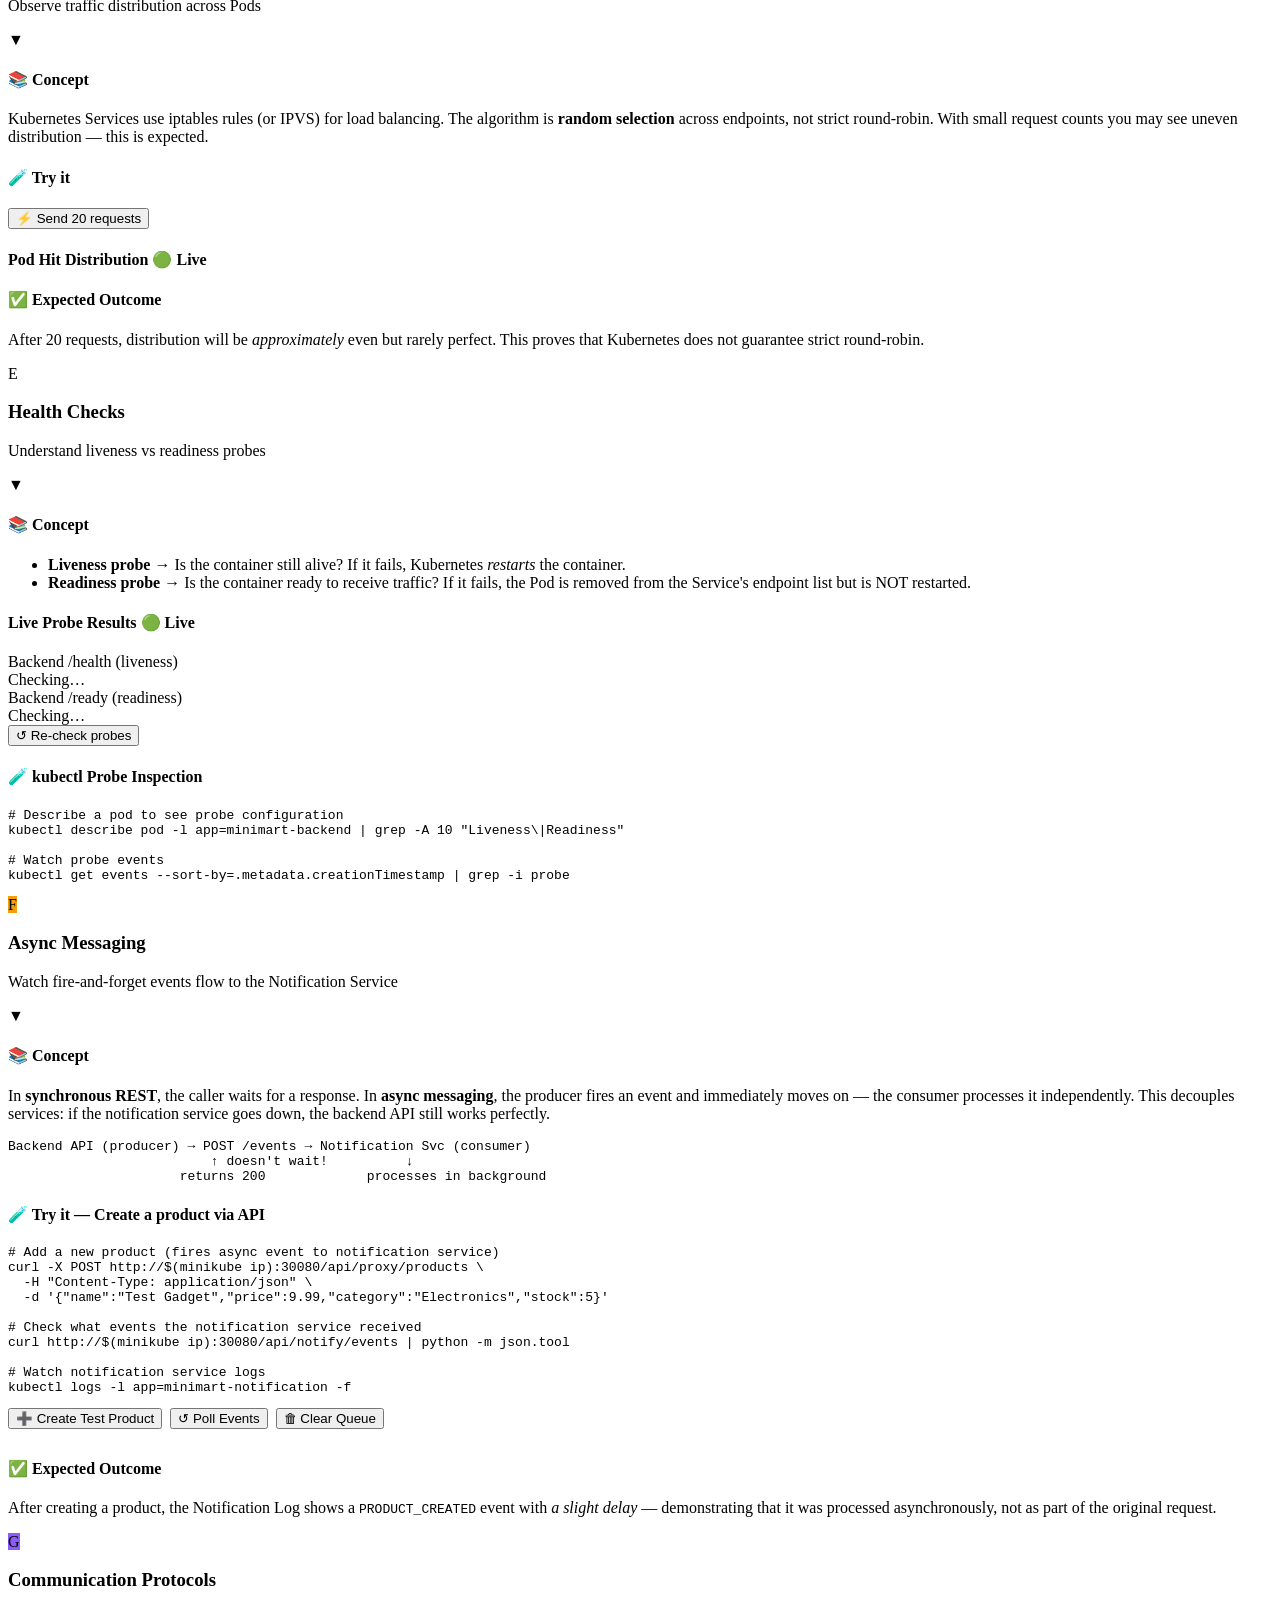
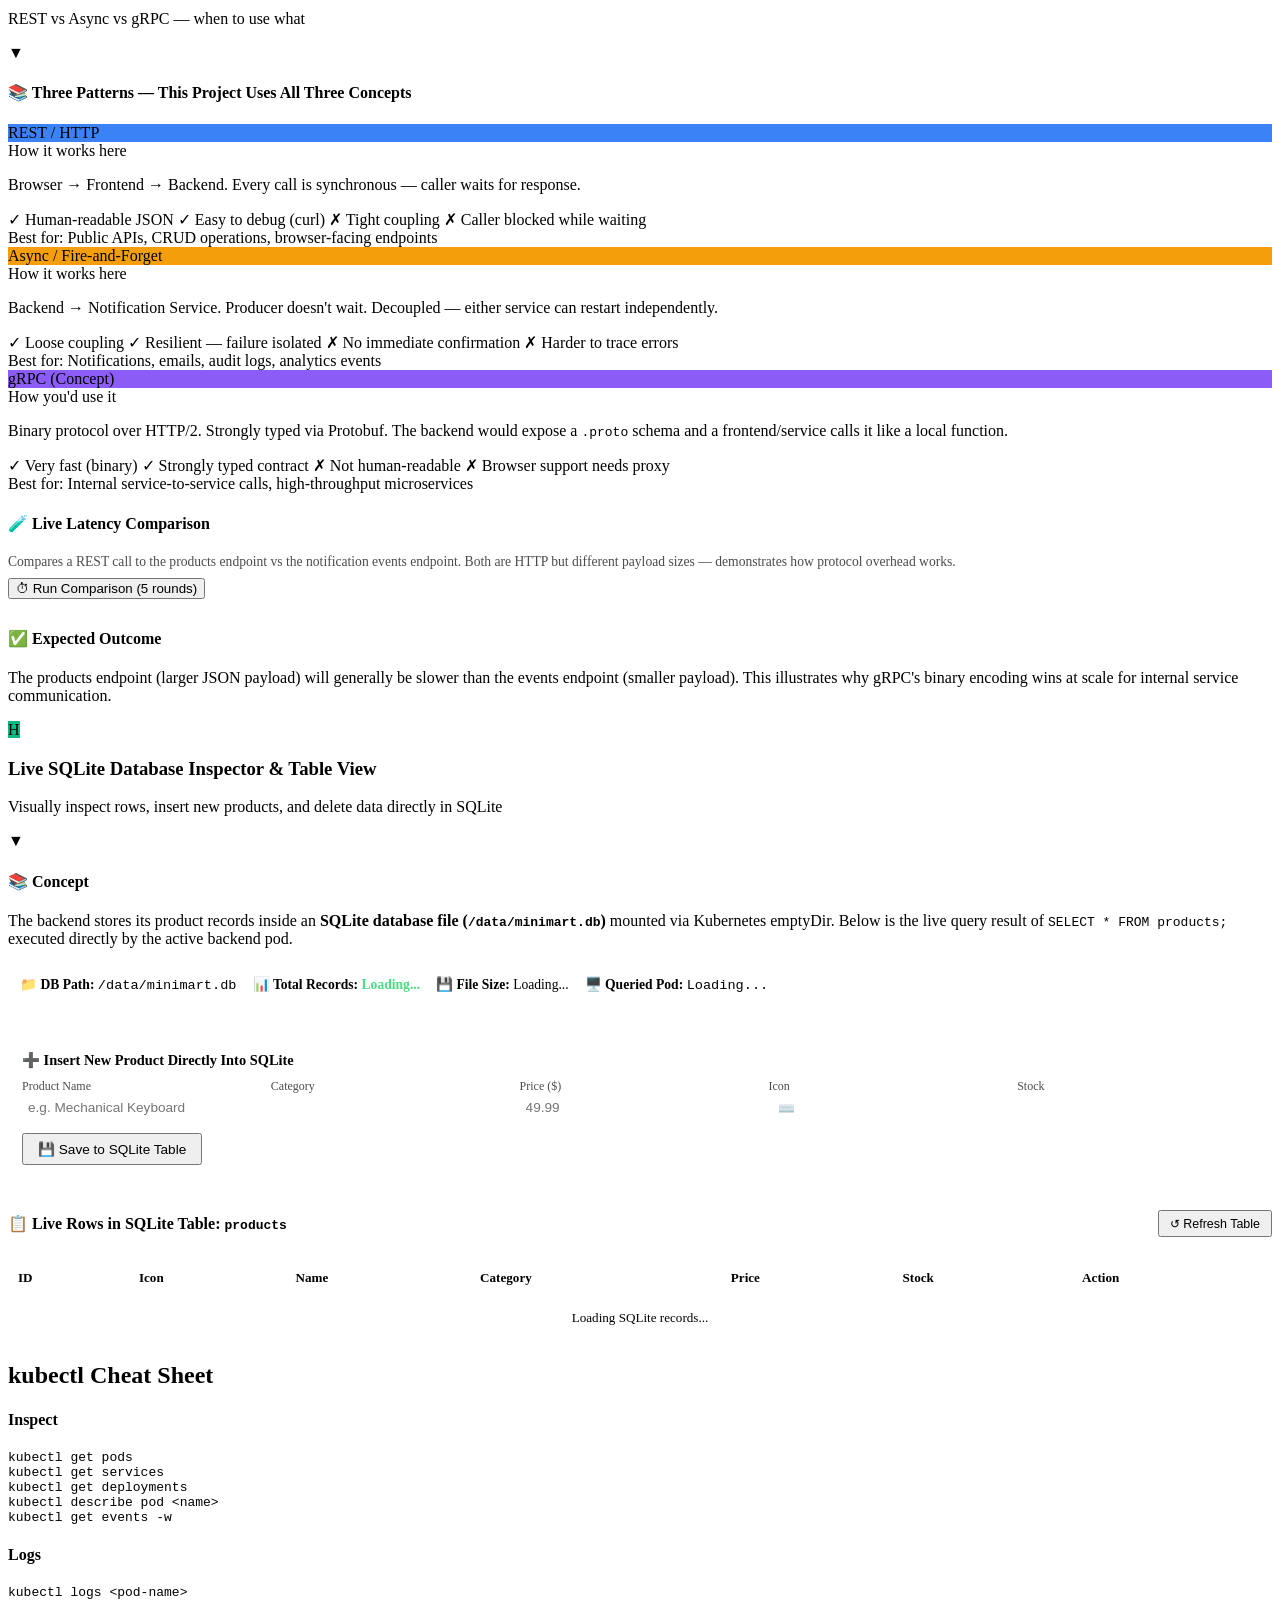
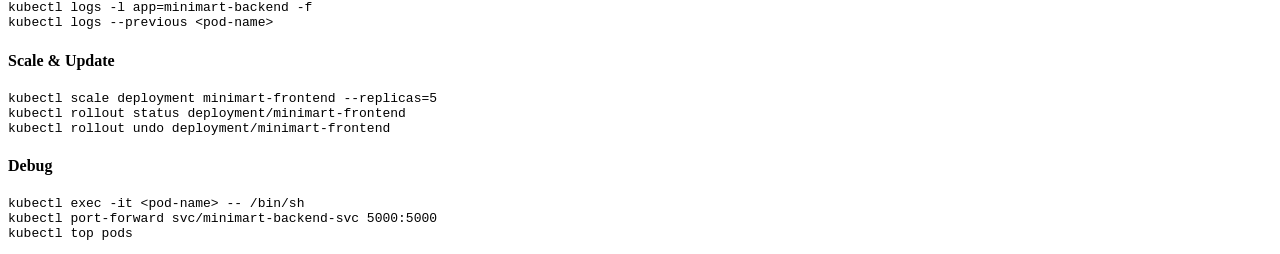
==== commit 11fd80a0: "feat(lab): add Experiment H Live SQLite Database Inspector & Table View" ====
--- a/frontend/templates/lab.html
+++ b/frontend/templates/lab.html
@@ -545,6 +545,104 @@
         </div>
       </div>
 
+      <!-- Experiment H: Live SQLite Database Inspector -->
+      <div class="experiment-card" onclick="Lab.toggleExp('expH')">
+        <div class="exp-header">
+          <span class="exp-badge" style="background:#10b981;color:#000">H</span>
+          <div>
+            <h3>Live SQLite Database Inspector &amp; Table View</h3>
+            <p>Visually inspect rows, insert new products, and delete data directly in SQLite</p>
+          </div>
+          <span class="exp-toggle" id="expHToggle">▼</span>
+        </div>
+        <div class="exp-body" id="expH">
+          <div class="exp-concept">
+            <h4>📚 Concept</h4>
+            <p>The backend stores its product records inside an <strong>SQLite database file (<code>/data/minimart.db</code>)</strong> mounted via Kubernetes emptyDir. Below is the live query result of <code>SELECT * FROM products;</code> executed directly by the active backend pod.</p>
+          </div>
+          
+          <!-- Live DB Stats Bar -->
+          <div class="db-stats-bar" style="display:flex;gap:16px;flex-wrap:wrap;background:var(--bg);padding:12px;border-radius:var(--radius-sm);border:1px solid var(--border);margin-bottom:14px;font-size:0.85rem">
+            <div>📁 <strong>DB Path:</strong> <code id="dbStatPath">/data/minimart.db</code></div>
+            <div>📊 <strong>Total Records:</strong> <span id="dbStatCount" style="color:#4ade80;font-weight:700">Loading...</span></div>
+            <div>💾 <strong>File Size:</strong> <span id="dbStatSize">Loading...</span></div>
+            <div>🖥️ <strong>Queried Pod:</strong> <code id="dbStatPod">Loading...</code></div>
+          </div>
+
+          <!-- Add Record Form -->
+          <div class="db-add-box" style="background:var(--bg2);padding:14px;border-radius:var(--radius-sm);border:1px solid var(--border);margin-bottom:14px" onclick="event.stopPropagation()">
+            <h4 style="font-size:0.9rem;margin-bottom:10px;color:var(--accent3)">➕ Insert New Product Directly Into SQLite</h4>
+            <div style="display:grid;grid-template-columns:repeat(auto-fit, minmax(130px, 1fr));gap:8px;margin-bottom:10px">
+              <div>
+                <label style="font-size:0.75rem;opacity:0.7;display:block">Product Name</label>
+                <input type="text" id="dbNewName" placeholder="e.g. Mechanical Keyboard" style="width:100%;padding:6px;background:var(--bg);border:1px solid var(--border);border-radius:4px;color:#fff;font-size:0.85rem">
+              </div>
+              <div>
+                <label style="font-size:0.75rem;opacity:0.7;display:block">Category</label>
+                <select id="dbNewCategory" style="width:100%;padding:6px;background:var(--bg);border:1px solid var(--border);border-radius:4px;color:#fff;font-size:0.85rem">
+                  <option value="Electronics">Electronics</option>
+                  <option value="Accessories">Accessories</option>
+                  <option value="Apparel">Apparel</option>
+                  <option value="Home">Home</option>
+                  <option value="Tech">Tech</option>
+                </select>
+              </div>
+              <div>
+                <label style="font-size:0.75rem;opacity:0.7;display:block">Price ($)</label>
+                <input type="number" step="0.01" id="dbNewPrice" placeholder="49.99" style="width:100%;padding:6px;background:var(--bg);border:1px solid var(--border);border-radius:4px;color:#fff;font-size:0.85rem">
+              </div>
+              <div>
+                <label style="font-size:0.75rem;opacity:0.7;display:block">Icon</label>
+                <select id="dbNewEmoji" style="width:100%;padding:6px;background:var(--bg);border:1px solid var(--border);border-radius:4px;color:#fff;font-size:0.85rem">
+                  <option value="⌨️">⌨️ Keyboard</option>
+                  <option value="🎧">🎧 Headphones</option>
+                  <option value="💻">💻 Laptop</option>
+                  <option value="📱">📱 Phone</option>
+                  <option value="⌚">⌚ Watch</option>
+                  <option value="🍕">🍕 Pizza</option>
+                  <option value="🚀">🚀 Rocket</option>
+                  <option value="📦">📦 Box</option>
+                </select>
+              </div>
+              <div>
+                <label style="font-size:0.75rem;opacity:0.7;display:block">Stock</label>
+                <input type="number" id="dbNewStock" value="15" style="width:100%;padding:6px;background:var(--bg);border:1px solid var(--border);border-radius:4px;color:#fff;font-size:0.85rem">
+              </div>
+            </div>
+            <div style="display:flex;align-items:center;gap:12px">
+              <button class="btn-primary" onclick="Lab.insertDbRecord()" style="font-size:0.85rem;padding:6px 14px">💾 Save to SQLite Table</button>
+              <span id="dbInsertMsg" style="font-size:0.85rem"></span>
+            </div>
+          </div>
+
+          <!-- Live Table -->
+          <div class="exp-steps" onclick="event.stopPropagation()">
+            <div style="display:flex;justify-content:space-between;align-items:center;margin-bottom:8px">
+              <h4>📋 Live Rows in SQLite Table: <code>products</code></h4>
+              <button class="btn-secondary" onclick="Lab.loadDbTable()" style="font-size:0.78rem;padding:4px 10px">↺ Refresh Table</button>
+            </div>
+            <div style="overflow-x:auto;max-height:300px;overflow-y:auto;border:1px solid var(--border);border-radius:var(--radius-sm)">
+              <table style="width:100%;border-collapse:collapse;font-size:0.82rem;text-align:left">
+                <thead style="background:var(--bg);position:sticky;top:0;border-bottom:1px solid var(--border);color:var(--accent3)">
+                  <tr>
+                    <th style="padding:8px 10px">ID</th>
+                    <th style="padding:8px 10px">Icon</th>
+                    <th style="padding:8px 10px">Name</th>
+                    <th style="padding:8px 10px">Category</th>
+                    <th style="padding:8px 10px">Price</th>
+                    <th style="padding:8px 10px">Stock</th>
+                    <th style="padding:8px 10px">Action</th>
+                  </tr>
+                </thead>
+                <tbody id="dbTableBody">
+                  <tr><td colspan="7" style="padding:16px;text-align:center;color:var(--text-muted)">Loading SQLite records...</td></tr>
+                </tbody>
+              </table>
+            </div>
+          </div>
+        </div>
+      </div>
+
     </div><!-- /experiments-grid -->
   </section>
 
